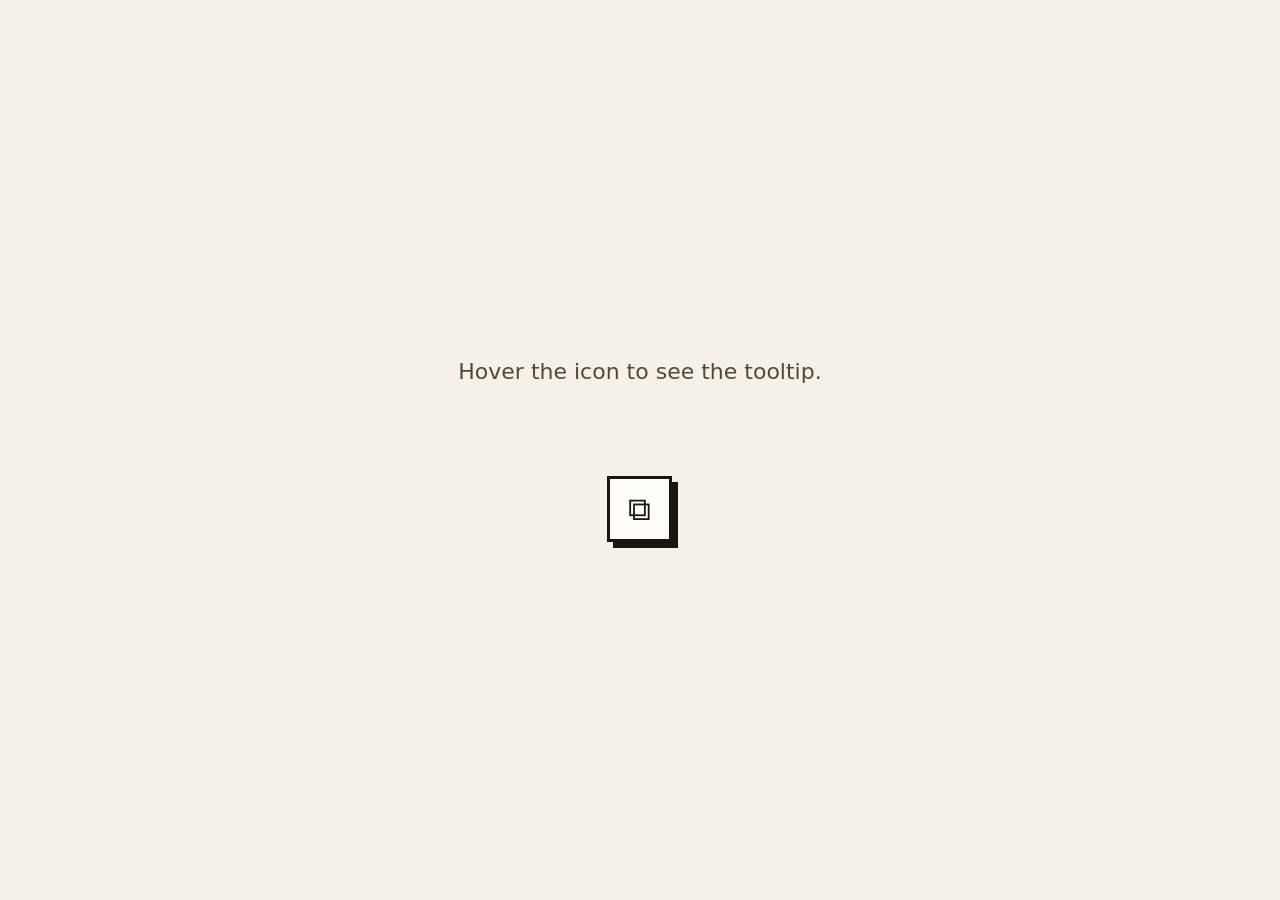
==== index.html @ 354bcffa "Initial commit: no-JS shadcn component rebuilds Pure CSS / minimal JS rebuilds of 5 shadcn component" ====
<!doctype html>
<html lang="en">
<head>
  <meta charset="UTF-8" />
  <title>Tooltip · shadcn rebuild demo</title>
  <link rel="stylesheet" href="styles.css" />
</head>
<body>
  <main class="wrap">
    <p class="caption">Hover the icon to see the tooltip.</p>

    <div class="tip-row">
      <button class="tip-trigger" aria-describedby="copy-tip">
        <span aria-hidden="true">⧉</span>
      </button>
      <span id="copy-tip" class="tip" role="tooltip">Copy to clipboard</span>
    </div>
  </main>
</body>
</html>
---- styles.css ----
* { box-sizing: border-box; margin: 0; padding: 0; }

html, body { height: 100%; }
body {
  font-family: 'Outfit', system-ui, sans-serif;
  background: #f5f0e8;
  color: #1a1510;
  min-height: 100vh;
  display: flex;
  align-items: center;
  justify-content: center;
  padding: 48px;
}

.wrap {
  display: grid;
  gap: 32px;
  place-items: center;
  text-align: center;
}

.caption {
  font-size: 22px;
  color: #534839;
  font-weight: 500;
}

.tip-row {
  position: relative;
  display: inline-grid;
  place-items: center;
  padding-top: 60px;
}

.tip-trigger {
  font-family: inherit;
  font-size: 32px;
  padding: 14px 18px;
  background: #fffdf7;
  color: #1a1510;
  border: 3px solid #1a1510;
  box-shadow: 6px 6px 0 #1a1510;
  cursor: pointer;
  line-height: 1;
}

.tip {
  position: absolute;
  top: 0;
  padding: 10px 18px;
  background: #1a1510;
  color: #fffdf7;
  font-size: 22px;
  font-weight: 700;
  letter-spacing: 0.02em;
  white-space: nowrap;
  box-shadow: 4px 4px 0 #e8410a;
}

/* The hover/focus reveal + transition + @starting-style will be TYPED here */


.tip {
    opacity: 0;
      visibility: hidden;
        transform: translateY(8px);
          transition: opacity 0.15s, transform 0.15s,
                        visibility 0.15s allow-discrete;
}

.tip-trigger:hover ~ .tip,
.tip-trigger:focus ~ .tip {
    opacity: 1;
      visibility: visible;
        transform: translateY(0);
}
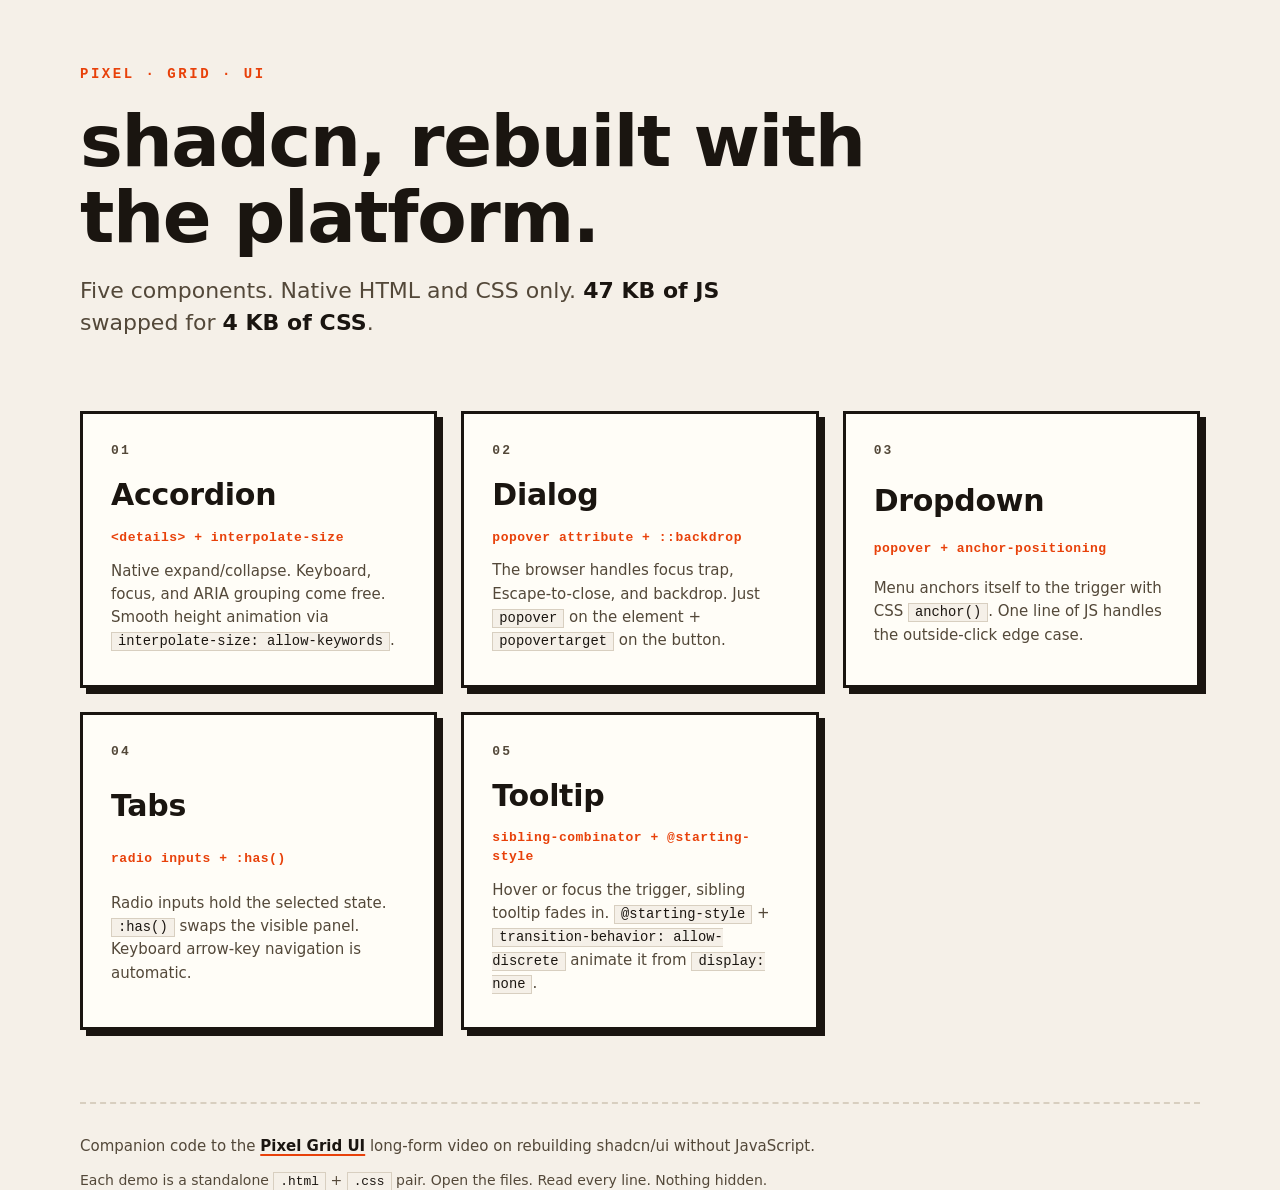
==== commit 3033649d: "Turn index into a real landing page Replaces the tooltip-seed index.html / styles.css (a capture-day" ====
--- a/index.html
+++ b/index.html
@@ -2,19 +2,88 @@
 <html lang="en">
 <head>
   <meta charset="UTF-8" />
-  <title>Tooltip · shadcn rebuild demo</title>
+  <meta name="viewport" content="width=device-width, initial-scale=1" />
+  <title>no-js-components · shadcn rebuilt with the platform</title>
+  <meta name="description" content="Five shadcn components rebuilt with native HTML and CSS — accordion, dialog, dropdown, tabs, tooltip. Companion code to the Pixel Grid UI long-form video." />
   <link rel="stylesheet" href="styles.css" />
 </head>
 <body>
-  <main class="wrap">
-    <p class="caption">Hover the icon to see the tooltip.</p>
+  <main class="landing">
 
-    <div class="tip-row">
-      <button class="tip-trigger" aria-describedby="copy-tip">
-        <span aria-hidden="true">⧉</span>
-      </button>
-      <span id="copy-tip" class="tip" role="tooltip">Copy to clipboard</span>
-    </div>
+    <header class="lead">
+      <div class="eyebrow">PIXEL · GRID · UI</div>
+      <h1 class="hero">shadcn, rebuilt with the&nbsp;platform.</h1>
+      <p class="sub">
+        Five components. Native HTML and CSS only.
+        <strong>47 KB of JS</strong> swapped for <strong>4 KB of CSS</strong>.
+      </p>
+    </header>
+
+    <section class="grid">
+      <a class="card" href="accordion.html">
+        <div class="num">01</div>
+        <h2 class="name">Accordion</h2>
+        <p class="kicker">&lt;details&gt; + interpolate-size</p>
+        <p class="desc">
+          Native expand/collapse. Keyboard, focus, and ARIA grouping come free.
+          Smooth height animation via <code>interpolate-size: allow-keywords</code>.
+        </p>
+      </a>
+
+      <a class="card" href="dialog.html">
+        <div class="num">02</div>
+        <h2 class="name">Dialog</h2>
+        <p class="kicker">popover attribute + ::backdrop</p>
+        <p class="desc">
+          The browser handles focus trap, Escape-to-close, and backdrop.
+          Just <code>popover</code> on the element + <code>popovertarget</code> on the button.
+        </p>
+      </a>
+
+      <a class="card" href="dropdown.html">
+        <div class="num">03</div>
+        <h2 class="name">Dropdown</h2>
+        <p class="kicker">popover + anchor-positioning</p>
+        <p class="desc">
+          Menu anchors itself to the trigger with CSS <code>anchor()</code>.
+          One line of JS handles the outside-click edge case.
+        </p>
+      </a>
+
+      <a class="card" href="tabs.html">
+        <div class="num">04</div>
+        <h2 class="name">Tabs</h2>
+        <p class="kicker">radio inputs + :has()</p>
+        <p class="desc">
+          Radio inputs hold the selected state. <code>:has()</code> swaps the
+          visible panel. Keyboard arrow-key navigation is automatic.
+        </p>
+      </a>
+
+      <a class="card" href="tooltip.html">
+        <div class="num">05</div>
+        <h2 class="name">Tooltip</h2>
+        <p class="kicker">sibling-combinator + @starting-style</p>
+        <p class="desc">
+          Hover or focus the trigger, sibling tooltip fades in.
+          <code>@starting-style</code> + <code>transition-behavior: allow-discrete</code>
+          animate it from <code>display: none</code>.
+        </p>
+      </a>
+    </section>
+
+    <footer class="foot">
+      <p>
+        Companion code to the
+        <a class="link" href="https://www.youtube.com/@pixelgridui" target="_blank" rel="noopener">Pixel Grid UI</a>
+        long-form video on rebuilding shadcn/ui without JavaScript.
+      </p>
+      <p class="meta">
+        Each demo is a standalone <code>.html</code> + <code>.css</code> pair.
+        Open the files. Read every line. Nothing hidden.
+      </p>
+    </footer>
+
   </main>
 </body>
 </html>
--- a/styles.css
+++ b/styles.css
@@ -1,76 +1,175 @@
+/* ---------------------------------------------------------------
+   no-js-components · landing page styles
+   Shared design tokens match the demos: warm-cream paper, deep
+   ink, accent orange, hard 6px shadows (no shadcn-style blur).
+   --------------------------------------------------------------- */
+
 * { box-sizing: border-box; margin: 0; padding: 0; }
 
-html, body { height: 100%; }
-body {
-  font-family: 'Outfit', system-ui, sans-serif;
-  background: #f5f0e8;
-  color: #1a1510;
-  min-height: 100vh;
-  display: flex;
-  align-items: center;
-  justify-content: center;
-  padding: 48px;
+:root {
+  --ink:     #1a1510;
+  --paper:   #f5f0e8;
+  --surface: #fffdf7;
+  --accent:  #e8410a;
+  --muted:   #534839;
+  --border:  #d8cfc0;
 }
 
-.wrap {
-  display: grid;
-  gap: 32px;
-  place-items: center;
-  text-align: center;
+html, body { height: 100%; }
+
+body {
+  font-family: "Outfit", system-ui, -apple-system, "Segoe UI", sans-serif;
+  background: var(--paper);
+  color: var(--ink);
+  -webkit-font-smoothing: antialiased;
+  line-height: 1.45;
+  padding: 64px 32px;
 }
 
-.caption {
-  font-size: 22px;
-  color: #534839;
-  font-weight: 500;
+.landing {
+  max-width: 1120px;
+  margin: 0 auto;
+  display: grid;
+  gap: 72px;
 }
 
-.tip-row {
-  position: relative;
-  display: inline-grid;
-  place-items: center;
-  padding-top: 60px;
+/* ---------------------------------------------------------------
+   Lead / hero
+   --------------------------------------------------------------- */
+
+.lead {
+  display: grid;
+  gap: 20px;
+  max-width: 820px;
 }
 
-.tip-trigger {
-  font-family: inherit;
-  font-size: 32px;
-  padding: 14px 18px;
-  background: #fffdf7;
-  color: #1a1510;
-  border: 3px solid #1a1510;
-  box-shadow: 6px 6px 0 #1a1510;
-  cursor: pointer;
-  line-height: 1;
+.eyebrow {
+  font-family: "Space Mono", ui-monospace, monospace;
+  font-size: 14px;
+  font-weight: 700;
+  letter-spacing: 0.18em;
+  color: var(--accent);
 }
 
-.tip {
-  position: absolute;
-  top: 0;
-  padding: 10px 18px;
-  background: #1a1510;
-  color: #fffdf7;
-  font-size: 22px;
-  font-weight: 700;
-  letter-spacing: 0.02em;
-  white-space: nowrap;
-  box-shadow: 4px 4px 0 #e8410a;
+.hero {
+  font-size: clamp(40px, 6vw, 72px);
+  font-weight: 800;
+  letter-spacing: -0.02em;
+  line-height: 1.05;
 }
 
-/* The hover/focus reveal + transition + @starting-style will be TYPED here */
-
-
-.tip {
-    opacity: 0;
-      visibility: hidden;
-        transform: translateY(8px);
-          transition: opacity 0.15s, transform 0.15s,
-                        visibility 0.15s allow-discrete;
+.sub {
+  font-size: clamp(18px, 2vw, 22px);
+  color: var(--muted);
+  max-width: 640px;
 }
 
-.tip-trigger:hover ~ .tip,
-.tip-trigger:focus ~ .tip {
-    opacity: 1;
-      visibility: visible;
-        transform: translateY(0);
-}+.sub strong {
+  color: var(--ink);
+  font-weight: 700;
+}
+
+/* ---------------------------------------------------------------
+   Card grid
+   --------------------------------------------------------------- */
+
+.grid {
+  display: grid;
+  grid-template-columns: repeat(auto-fit, minmax(280px, 1fr));
+  gap: 24px;
+}
+
+.card {
+  position: relative;
+  display: grid;
+  gap: 12px;
+  padding: 28px 28px 32px;
+  background: var(--surface);
+  border: 3px solid var(--ink);
+  box-shadow: 6px 6px 0 var(--ink);
+  color: var(--ink);
+  text-decoration: none;
+  transition: transform 0.15s ease, box-shadow 0.15s ease;
+}
+
+.card:hover,
+.card:focus-visible {
+  transform: translate(-3px, -3px);
+  box-shadow: 9px 9px 0 var(--accent);
+  outline: none;
+}
+
+.num {
+  font-family: "Space Mono", ui-monospace, monospace;
+  font-size: 13px;
+  font-weight: 700;
+  letter-spacing: 0.16em;
+  color: var(--muted);
+}
+
+.name {
+  font-size: 30px;
+  font-weight: 800;
+  letter-spacing: -0.01em;
+}
+
+.kicker {
+  font-family: "Space Mono", ui-monospace, monospace;
+  font-size: 13px;
+  color: var(--accent);
+  font-weight: 700;
+  letter-spacing: 0.04em;
+}
+
+.desc {
+  font-size: 15px;
+  color: var(--muted);
+  line-height: 1.55;
+}
+
+.desc code,
+.foot code {
+  font-family: "Space Mono", ui-monospace, monospace;
+  font-size: 0.92em;
+  background: var(--paper);
+  padding: 1px 6px;
+  border: 1px solid var(--border);
+  color: var(--ink);
+}
+
+/* ---------------------------------------------------------------
+   Footer
+   --------------------------------------------------------------- */
+
+.foot {
+  display: grid;
+  gap: 12px;
+  padding-top: 32px;
+  border-top: 2px dashed var(--border);
+  font-size: 15px;
+  color: var(--muted);
+}
+
+.foot .meta { font-size: 14px; }
+
+.link {
+  color: var(--ink);
+  font-weight: 700;
+  text-decoration: underline;
+  text-decoration-thickness: 2px;
+  text-underline-offset: 3px;
+  text-decoration-color: var(--accent);
+}
+
+.link:hover { text-decoration-color: var(--ink); }
+
+/* ---------------------------------------------------------------
+   Small screens
+   --------------------------------------------------------------- */
+
+@media (max-width: 600px) {
+  body { padding: 32px 20px; }
+  .landing { gap: 48px; }
+  .grid { gap: 16px; }
+  .card { padding: 22px; }
+}
